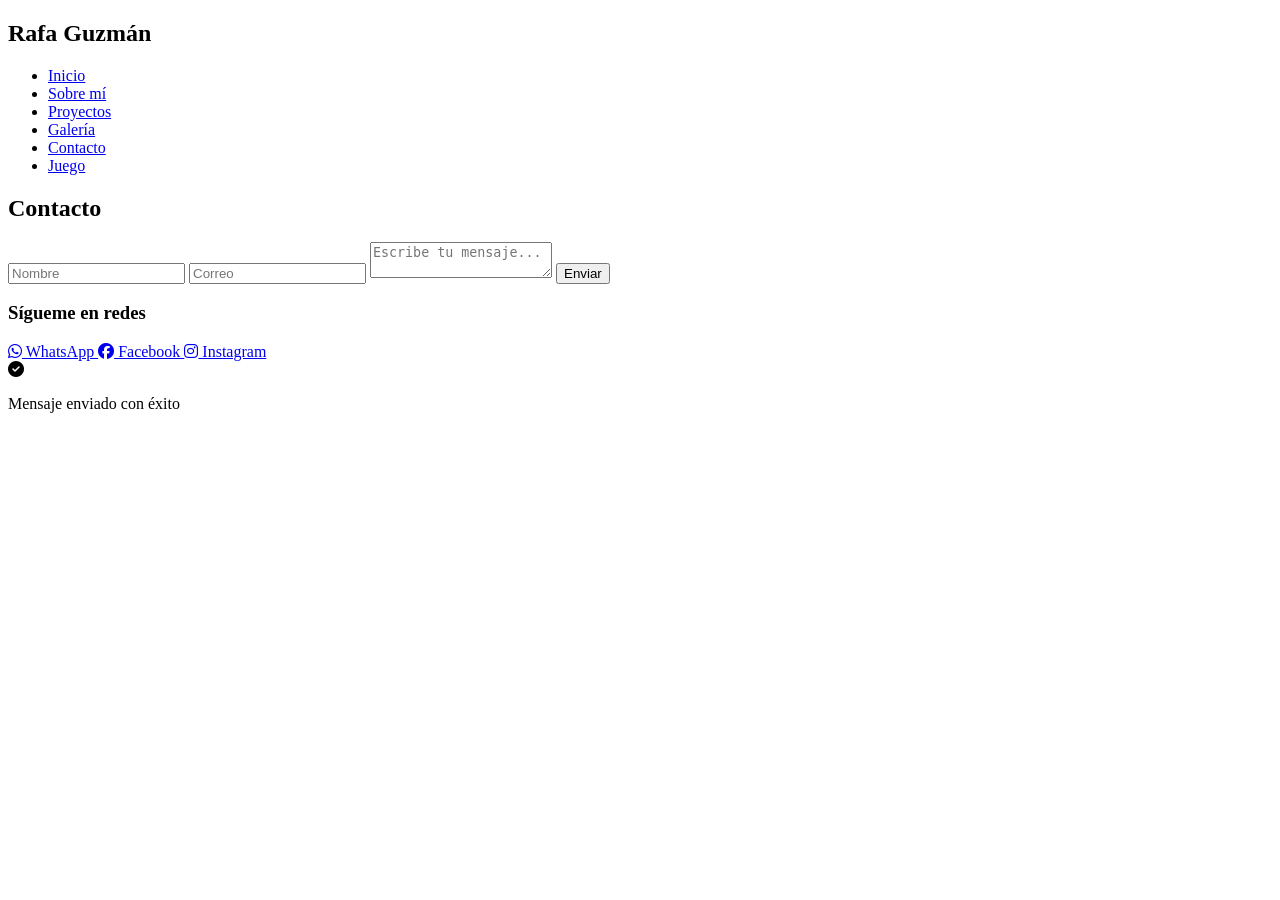
==== contacto.html @ 621d9f4e "Add files via upload" ====
<!DOCTYPE html>
<html lang="es">
<head>
    <meta charset="UTF-8">
    <meta name="viewport" content="width=device-width, initial-scale=1.0">
    <title>Contacto | Rafa Guzmán</title>

    <link rel="stylesheet" href="css/contacto.css">

    <!-- ICONOS -->
    <link href="https://cdnjs.cloudflare.com/ajax/libs/font-awesome/6.5.0/css/all.min.css" rel="stylesheet">

</head>
<body>

<header>

    <nav>

        <h1 class="logo">Rafa Guzmán</h1>

        <ul>
            <li><a href="index.html">Inicio</a></li>
            <li><a href="hacerca_de.html">Sobre mí</a></li>
            <li><a href="proyectos.html">Proyectos</a></li>
            <li><a href="galeria.html">Galería</a></li>
            <li><a href="contacto.html">Contacto</a></li>
            <li><a href="juego.html">Juego</a></li>
        </ul>

    </nav>

</header>

<!-- CONTACTO -->
<section class="contact">

    <h2>Contacto</h2>

    <div class="contact-container">

        <!-- FORMULARIO -->
        <form id="formulario" action="enviar.php" method="POST">

            <input type="text" name="nombre" placeholder="Nombre" required>

            <input type="email" name="correo" placeholder="Correo" required>

            <textarea name="mensaje" placeholder="Escribe tu mensaje..." required></textarea>

            <button type="submit">Enviar</button>

        </form>

        <!-- REDES SOCIALES -->
        <div class="social">

            <h3>Sígueme en redes</h3>

            <a href="https://wa.me/527361115971?text=Hola%20vi%20tu%20portafolio%20y%20me%20interesa%20contactarte." target="_blank">
                <i class="fa-brands fa-whatsapp"></i> WhatsApp
            </a>

            <a href="https://www.facebook.com/share/1BdmyHXTZX/" target="_blank">
                <i class="fa-brands fa-facebook"></i> Facebook
            </a>

            <a href="https://www.instagram.com/rafa_guzman8?igsh=MWt1MnFtc2cxYWg0eQ==" target="_blank">
                <i class="fa-brands fa-instagram"></i> Instagram
            </a>

        </div>

    </div>

</section>

<!-- MENSAJE ÉXITO -->
<div class="mensaje-exito" id="mensajeExito">
    <i class="fa-solid fa-circle-check"></i>
    <p>Mensaje enviado con éxito</p>
</div>

<!-- JS VALIDACIÓN + UX -->
<script>
const form = document.getElementById("formulario");
const mensaje = document.getElementById("mensajeExito");

form.addEventListener("submit", function(e){
    e.preventDefault();

    const nombre = form.nombre.value.trim();
    const correo = form.correo.value.trim();
    const mensajeTxt = form.mensaje.value.trim();

    if(nombre === "" || correo === "" || mensajeTxt === ""){
        alert("Completa todos los campos");
        return;
    }

    if(!correo.includes("@")){
        alert("Correo inválido");
        return;
    }

    // ANIMACIÓN DE ÉXITO
    mensaje.classList.add("show");

    setTimeout(() => {
        mensaje.classList.remove("show");
        form.reset();
    }, 3000);

});
</script>

</body>
</html>
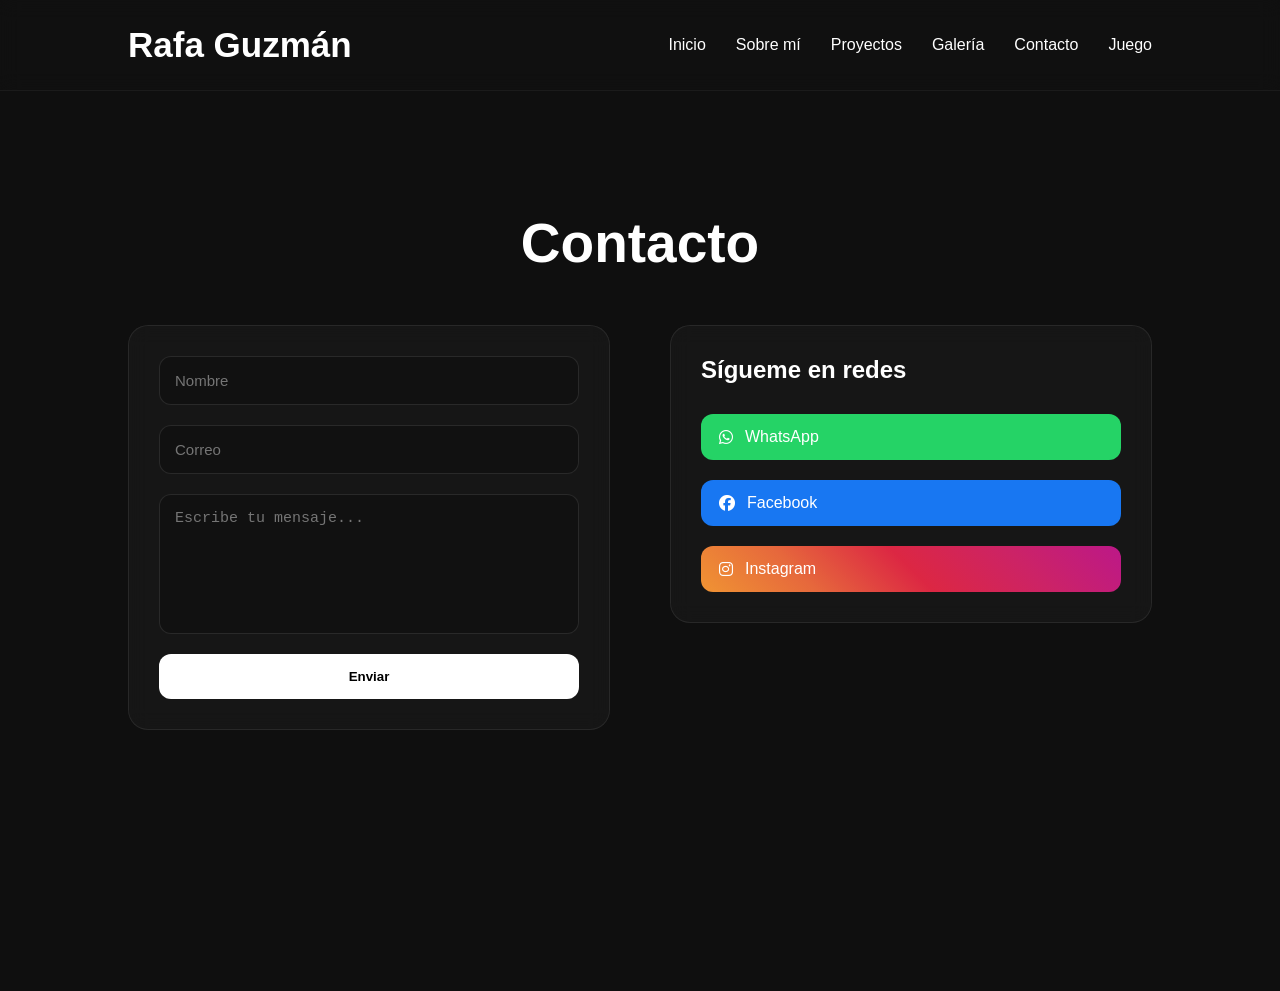
==== commit 0bf58931: "Update contacto.html" ====
--- a/contacto.html
+++ b/contacto.html
@@ -115,4 +115,4 @@
 </script>
 
 </body>
-</html>+</html>
--- a/css/contacto.css
+++ b/css/contacto.css
@@ -0,0 +1,259 @@
+@import url('https://fonts.googleapis.com/css2?family=Poppins:wght@300;400;500;600;700&display=swap');
+
+*{
+    margin:0;
+    padding:0;
+    box-sizing:border-box;
+    scroll-behavior:smooth;
+}
+
+body{
+    font-family:'Poppins', sans-serif;
+    background:#0f0f0f;
+    color:white;
+    overflow-x:hidden;
+}
+
+/* =========================
+   NAVBAR
+========================= */
+
+nav{
+    display:flex;
+    justify-content:space-between;
+    align-items:center;
+    padding:25px 10%;
+    background:rgba(17,17,17,.8);
+    backdrop-filter:blur(10px);
+    position:sticky;
+    top:0;
+    z-index:1000;
+    border-bottom:1px solid rgba(255,255,255,.05);
+}
+
+.logo{
+    font-size:35px;
+    font-weight:700;
+}
+
+nav ul{
+    display:flex;
+    list-style:none;
+    gap:30px;
+}
+
+nav a{
+    color:white;
+    text-decoration:none;
+    transition:.3s;
+}
+
+nav a:hover{
+    color:#999;
+}
+
+/* =========================
+   CONTACTO
+========================= */
+
+.contact{
+    min-height:100vh;
+    padding:120px 10%;
+    display:flex;
+    flex-direction:column;
+    align-items:center;
+}
+
+.contact h2{
+    font-size:55px;
+    margin-bottom:50px;
+}
+
+/* CONTENEDOR PRINCIPAL */
+
+.contact-container{
+    display:grid;
+    grid-template-columns:1fr 1fr;
+    gap:60px;
+    width:100%;
+    max-width:1100px;
+    align-items:start;
+}
+
+/* =========================
+   FORMULARIO
+========================= */
+
+form{
+    display:flex;
+    flex-direction:column;
+    gap:20px;
+    padding:30px;
+    border-radius:20px;
+    background:rgba(255,255,255,.03);
+    border:1px solid rgba(255,255,255,.08);
+    backdrop-filter:blur(10px);
+}
+
+input, textarea{
+    padding:15px;
+    border-radius:12px;
+    border:1px solid rgba(255,255,255,.1);
+    background:#111;
+    color:white;
+    font-size:15px;
+    outline:none;
+}
+
+textarea{
+    min-height:140px;
+    resize:none;
+}
+
+button{
+    padding:15px;
+    border:none;
+    border-radius:12px;
+    background:white;
+    color:black;
+    font-weight:600;
+    cursor:pointer;
+    transition:.3s;
+}
+
+button:hover{
+    transform:translateY(-5px);
+    background:#ddd;
+}
+
+.mensaje-exito{
+    position:fixed;
+    top:20px;
+    right:20px;
+    background:#111;
+    border:1px solid rgba(255,255,255,.1);
+    padding:15px 20px;
+    border-radius:12px;
+    display:flex;
+    align-items:center;
+    gap:10px;
+    transform:translateY(-30px);
+    opacity:0;
+    pointer-events:none;
+    transition:.4s;
+    z-index:9999;
+}
+
+.mensaje-exito.show{
+    transform:translateY(0);
+    opacity:1;
+}
+
+.mensaje-exito i{
+    color:#25D366;
+    font-size:20px;
+}
+
+
+/* =========================
+   REDES SOCIALES
+========================= */
+
+.social{
+    display:flex;
+    flex-direction:column;
+    gap:20px;
+    padding:30px;
+    border-radius:20px;
+    background:rgba(255,255,255,.03);
+    border:1px solid rgba(255,255,255,.08);
+    backdrop-filter:blur(10px);
+}
+
+.social h3{
+    font-size:24px;
+    margin-bottom:10px;
+}
+
+/* BOTONES REDES */
+
+.social a{
+    display:flex;
+    align-items:center;
+    gap:12px;
+    padding:14px 18px;
+    border-radius:12px;
+    text-decoration:none;
+    color:white;
+    transition:.3s;
+}
+
+/* WHATSAPP */
+.social a:nth-child(2){
+    background:#25D366;
+}
+
+.social a:nth-child(2):hover{
+    background:#1ebe5d;
+    transform:translateX(8px);
+}
+
+/* FACEBOOK */
+.social a:nth-child(3){
+    background:#1877F2;
+}
+
+.social a:nth-child(3):hover{
+    background:#0f63d1;
+    transform:translateX(8px);
+}
+
+/* INSTAGRAM */
+.social a:nth-child(4){
+    background:linear-gradient(45deg,#f09433,#e6683c,#dc2743,#cc2366,#bc1888);
+}
+
+.social a:nth-child(4):hover{
+    transform:translateX(8px);
+    filter:brightness(1.1);
+}
+
+/* =========================
+   RESPONSIVE
+========================= */
+
+@media(max-width:900px){
+
+    nav{
+        flex-direction:column;
+        gap:20px;
+        padding:20px 5%;
+    }
+
+    nav ul{
+        flex-wrap:wrap;
+        justify-content:center;
+        gap:20px;
+    }
+
+    .contact-container{
+        grid-template-columns:1fr;
+    }
+
+    .contact h2{
+        font-size:40px;
+    }
+
+}
+
+@media(max-width:600px){
+
+    .contact{
+        padding:140px 20px;
+    }
+
+    form, .social{
+        padding:20px;
+    }
+
+}
